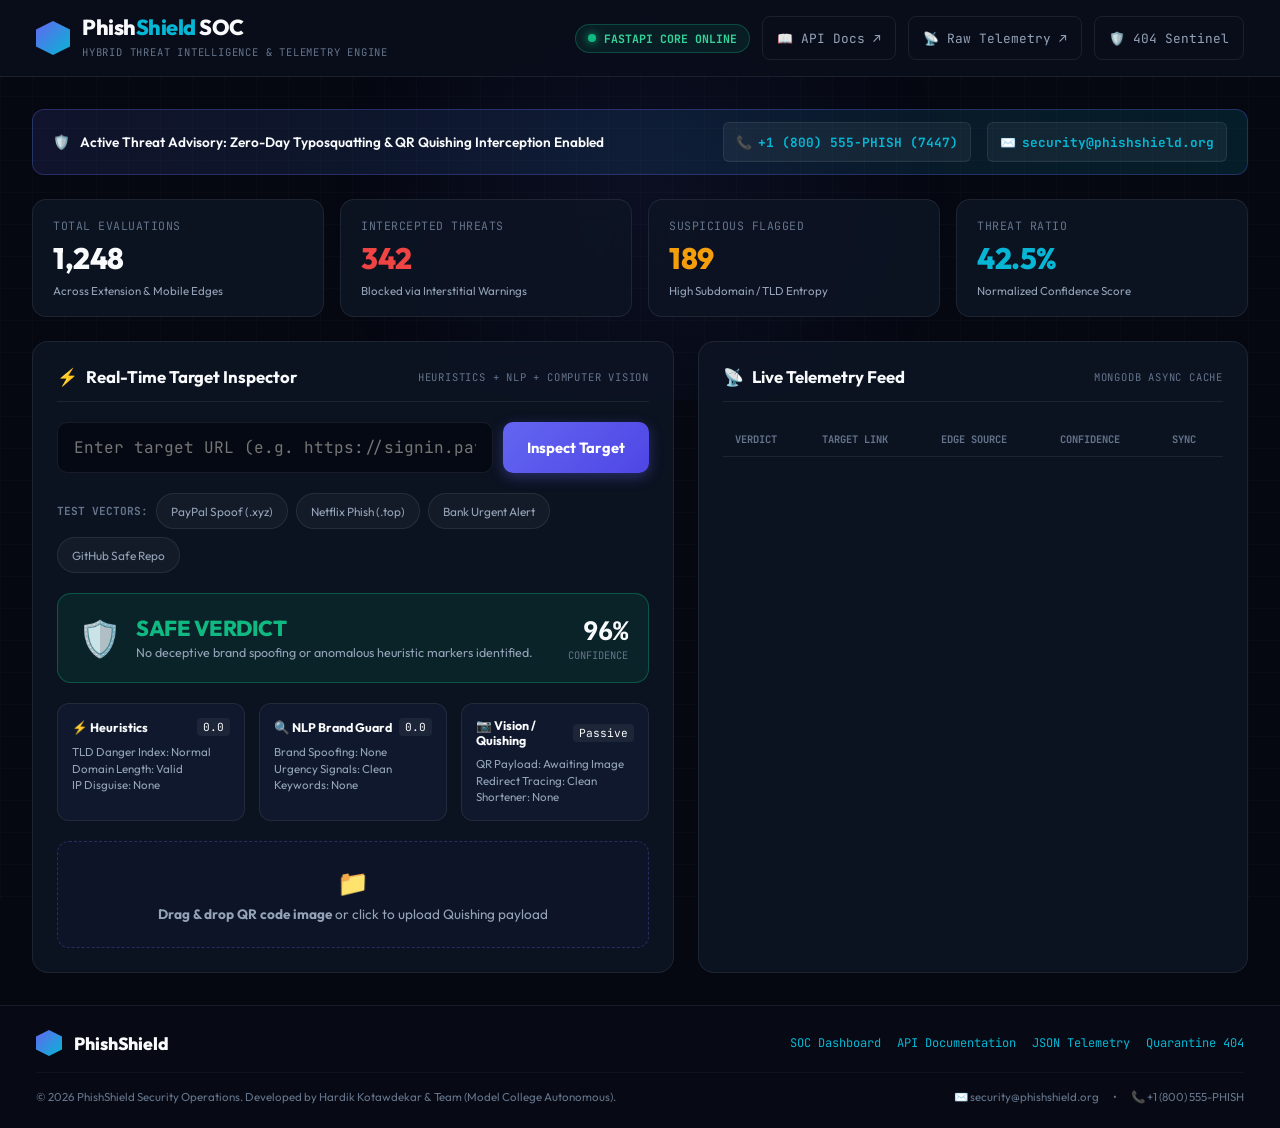
==== backend/app/static/dashboard.html @ aae3ef3d "Initial PhishShield project setup Add the FastAPI backend, Flutter mobile client, Chrome extension, " ====
<!DOCTYPE html>
<html lang="en">
<head>
    <!-- 1. Remove horizontal scroll viewport setup & 12. Mobile Optimization -->
    <meta charset="UTF-8">
    <meta name="viewport" content="width=device-width, initial-scale=1.0, maximum-scale=5.0">
    <!-- 2. Meta description -->
    <meta name="description" content="PhishShield Security Operations Center (SOC) — Real-time multi-source phishing threat detection, URL heuristic scoring, QR code Quishing analysis, and live MongoDB telemetry caching.">
    <!-- 4. Fix page title -->
    <title>PhishShield SOC — Security Operations & Real-Time Threat Intelligence</title>
    <!-- 3. Add favicon -->
    <link rel="icon" type="image/svg+xml" href="/static/favicon.svg">
    <!-- Fonts -->
    <link rel="preconnect" href="https://fonts.googleapis.com">
    <link rel="preconnect" href="https://fonts.gstatic.com" crossorigin>
    <link href="https://fonts.googleapis.com/css2?family=JetBrains+Mono:wght@400;500;600;700&family=Outfit:wght@400;500;600;700;800&display=swap" rel="stylesheet">
    <style>
        :root {
            --bg-deep: #050811;
            --bg-surface: rgba(13, 20, 36, 0.85);
            --bg-card: rgba(18, 28, 51, 0.7);
            --border-subtle: rgba(255, 255, 255, 0.08);
            --border-accent: rgba(99, 102, 241, 0.3);
            --text-main: #f8fafc;
            --text-secondary: #94a3b8;
            --text-muted: #64748b;
            --cyber-cyan: #06b6d4;
            --cyber-indigo: #6366f1;
            --safe-green: #10b981;
            --warning-amber: #f59e0b;
            --danger-red: #ef4444;
        }

        /* 1. Remove horizontal scroll */
        html, body {
            overflow-x: hidden;
            max-width: 100vw;
            width: 100%;
        }

        * {
            box-sizing: border-box;
            margin: 0;
            padding: 0;
            /* 13. Fix mobile overflow: ensure text wraps safely */
            overflow-wrap: break-word;
        }

        body {
            background-color: var(--bg-deep);
            color: var(--text-main);
            font-family: 'Outfit', sans-serif;
            min-height: 100vh;
            display: flex;
            flex-direction: column;
            position: relative;
        }

        /* Background grid */
        .bg-grid {
            position: fixed;
            inset: 0;
            background-image: 
                linear-gradient(to right, rgba(255, 255, 255, 0.02) 1px, transparent 1px),
                linear-gradient(to bottom, rgba(255, 255, 255, 0.02) 1px, transparent 1px);
            background-size: 32px 32px;
            pointer-events: none;
            z-index: 0;
        }

        .bg-glow {
            position: fixed;
            width: 800px;
            height: 400px;
            background: radial-gradient(circle, rgba(99, 102, 241, 0.08) 0%, transparent 70%);
            top: 0;
            left: 50%;
            transform: translateX(-50%);
            pointer-events: none;
            z-index: 0;
        }

        /* Header */
        header {
            position: relative;
            z-index: 100;
            background: rgba(10, 15, 28, 0.92);
            backdrop-filter: blur(16px);
            border-bottom: 1px solid var(--border-subtle);
            padding: 16px clamp(16px, 4vw, 36px);
            display: flex;
            justify-content: space-between;
            align-items: center;
        }

        .brand-container {
            display: flex;
            align-items: center;
            gap: 12px;
            text-decoration: none;
            color: inherit;
        }

        .logo-shield {
            width: 34px;
            height: 34px;
            background: linear-gradient(135deg, #6366f1, #06b6d4);
            clip-path: polygon(50% 0%, 100% 25%, 100% 75%, 50% 100%, 0% 75%, 0% 25%);
            box-shadow: 0 0 16px rgba(99, 102, 241, 0.6);
            flex-shrink: 0;
        }

        .brand-text h1 {
            font-size: 1.35rem;
            font-weight: 800;
            letter-spacing: -0.5px;
            line-height: 1.1;
        }

        .brand-text h1 span {
            color: var(--cyber-cyan);
        }

        .brand-tag {
            font-size: 0.66rem;
            font-family: 'JetBrains Mono', monospace;
            color: var(--text-muted);
            letter-spacing: 0.8px;
        }

        /* 8. Mobile Menu & Navigation */
        .desktop-nav {
            display: flex;
            align-items: center;
            gap: 12px;
        }

        .status-pill {
            display: flex;
            align-items: center;
            gap: 8px;
            padding: 6px 12px;
            background: rgba(16, 185, 129, 0.1);
            border: 1px solid rgba(16, 185, 129, 0.3);
            border-radius: 9999px;
            font-family: 'JetBrains Mono', monospace;
            font-size: 0.72rem;
            font-weight: 700;
            color: #34d399;
        }

        .pulse-dot {
            width: 8px;
            height: 8px;
            background: var(--safe-green);
            border-radius: 50%;
            box-shadow: 0 0 8px var(--safe-green);
            animation: pulse 1.8s infinite;
        }

        @keyframes pulse {
            0% { transform: scale(0.9); opacity: 0.6; }
            50% { transform: scale(1.25); opacity: 1; }
            100% { transform: scale(0.9); opacity: 0.6; }
        }

        /* 7. Fix broken links: valid route anchors */
        .nav-link {
            font-size: 0.8rem;
            font-family: 'JetBrains Mono', monospace;
            color: var(--text-secondary);
            text-decoration: none;
            padding: 8px 14px;
            border-radius: 8px;
            border: 1px solid var(--border-subtle);
            transition: all 0.2s;
            display: inline-flex;
            align-items: center;
            gap: 6px;
            min-height: 44px; /* 12. Mobile tap target */
        }

        .nav-link:hover {
            color: #fff;
            border-color: var(--cyber-cyan);
            background: rgba(6, 182, 212, 0.08);
        }

        /* 8. Hamburger button for mobile */
        .mobile-menu-btn {
            display: none;
            background: transparent;
            border: 1px solid var(--border-subtle);
            border-radius: 8px;
            color: var(--text-main);
            padding: 10px;
            cursor: pointer;
            min-height: 44px;
            min-width: 44px;
            justify-content: center;
            align-items: center;
        }

        .mobile-menu-drawer {
            display: none;
            position: fixed;
            top: 72px;
            left: 0;
            right: 0;
            background: rgba(8, 13, 25, 0.98);
            border-bottom: 1px solid var(--border-subtle);
            padding: 20px;
            flex-direction: column;
            gap: 12px;
            z-index: 99;
            box-shadow: 0 10px 30px rgba(0, 0, 0, 0.8);
            animation: slideDown 0.25s ease-out;
        }

        @keyframes slideDown {
            from { opacity: 0; transform: translateY(-10px); }
            to { opacity: 1; transform: translateY(0); }
        }

        .mobile-menu-drawer.active {
            display: flex;
        }

        @media (max-width: 768px) {
            .desktop-nav {
                display: none;
            }
            .mobile-menu-btn {
                display: flex;
            }
        }

        /* 14. Error & 15. Success message banners */
        .alert-banner {
            padding: 14px 20px;
            border-radius: 10px;
            font-size: 0.86rem;
            display: flex;
            align-items: center;
            justify-content: space-between;
            gap: 12px;
            animation: fadeIn 0.25s ease-out;
            margin-bottom: 8px;
        }

        .alert-error {
            background: rgba(239, 68, 68, 0.15);
            border: 1px solid rgba(239, 68, 68, 0.4);
            color: #fca5a5;
        }

        .alert-success {
            background: rgba(16, 185, 129, 0.15);
            border: 1px solid rgba(16, 185, 129, 0.4);
            color: #6ee7b7;
        }

        .alert-close {
            background: transparent;
            border: none;
            color: inherit;
            cursor: pointer;
            font-size: 1.1rem;
            line-height: 1;
        }

        /* Layout */
        main {
            position: relative;
            z-index: 1;
            flex: 1;
            padding: clamp(16px, 3vw, 32px);
            max-width: 1440px;
            margin: 0 auto;
            width: 100%;
            display: flex;
            flex-direction: column;
            gap: 24px;
        }

        /* Emergency Hotline Banner: 6. Clickable Email & 17. Clickable Phone */
        .hotline-banner {
            background: linear-gradient(90deg, rgba(99, 102, 241, 0.12), rgba(6, 182, 212, 0.12));
            border: 1px solid var(--border-accent);
            border-radius: 12px;
            padding: 12px 20px;
            display: flex;
            justify-content: space-between;
            align-items: center;
            flex-wrap: wrap;
            gap: 12px;
        }

        .hotline-info {
            display: flex;
            align-items: center;
            gap: 10px;
            font-size: 0.85rem;
            font-weight: 600;
        }

        .hotline-contacts {
            display: flex;
            align-items: center;
            gap: 16px;
            flex-wrap: wrap;
        }

        .contact-badge {
            color: var(--cyber-cyan);
            text-decoration: none;
            font-family: 'JetBrains Mono', monospace;
            font-size: 0.8rem;
            font-weight: 700;
            display: inline-flex;
            align-items: center;
            gap: 6px;
            padding: 6px 12px;
            border-radius: 6px;
            background: rgba(255, 255, 255, 0.05);
            border: 1px solid var(--border-subtle);
            transition: all 0.15s ease;
            min-height: 40px;
        }

        .contact-badge:hover {
            border-color: var(--cyber-cyan);
            background: rgba(6, 182, 212, 0.15);
            color: #ffffff;
        }

        /* Metrics Bar */
        .metrics-grid {
            display: grid;
            grid-template-columns: repeat(4, 1fr);
            gap: 16px;
        }

        @media (max-width: 960px) {
            .metrics-grid {
                grid-template-columns: repeat(2, 1fr);
            }
        }

        @media (max-width: 500px) {
            .metrics-grid {
                grid-template-columns: 1fr;
            }
        }

        .metric-card {
            background: var(--bg-surface);
            backdrop-filter: blur(12px);
            border: 1px solid var(--border-subtle);
            border-radius: 14px;
            padding: 18px 20px;
            display: flex;
            flex-direction: column;
            gap: 6px;
            transition: transform 0.2s, border-color 0.2s;
        }

        .metric-card:hover {
            transform: translateY(-2px);
            border-color: rgba(255, 255, 255, 0.15);
        }

        .metric-title {
            font-size: 0.72rem;
            font-family: 'JetBrains Mono', monospace;
            color: var(--text-muted);
            text-transform: uppercase;
            letter-spacing: 0.5px;
        }

        .metric-value {
            font-size: 1.85rem;
            font-weight: 800;
            letter-spacing: -0.5px;
        }

        .metric-sub {
            font-size: 0.72rem;
            color: var(--text-secondary);
        }

        /* Workspace Grid */
        .workspace-grid {
            display: grid;
            grid-template-columns: 1.15fr 0.85fr;
            gap: 24px;
        }

        @media (max-width: 1024px) {
            .workspace-grid {
                grid-template-columns: 1fr;
            }
        }

        .panel-card {
            background: var(--bg-surface);
            backdrop-filter: blur(16px);
            border: 1px solid var(--border-subtle);
            border-radius: 16px;
            padding: clamp(16px, 3vw, 24px);
            display: flex;
            flex-direction: column;
            gap: 20px;
        }

        .panel-header {
            display: flex;
            justify-content: space-between;
            align-items: center;
            border-bottom: 1px solid var(--border-subtle);
            padding-bottom: 14px;
            flex-wrap: wrap;
            gap: 8px;
        }

        .panel-title {
            font-size: 1.05rem;
            font-weight: 700;
            display: flex;
            align-items: center;
            gap: 8px;
        }

        /* Scanner Input Form */
        .scanner-form {
            display: flex;
            gap: 10px;
        }

        @media (max-width: 600px) {
            .scanner-form {
                flex-direction: column;
            }
        }

        .input-wrap {
            flex: 1;
            position: relative;
        }

        /* 12. Input optimized for mobile touch (min 16px font to prevent zoom) */
        .url-input {
            width: 100%;
            background: rgba(6, 10, 19, 0.95);
            border: 1px solid var(--border-subtle);
            border-radius: 10px;
            padding: 14px 16px;
            font-family: 'JetBrains Mono', monospace;
            font-size: 16px;
            color: var(--text-main);
            outline: none;
            transition: all 0.2s;
            min-height: 48px;
        }

        .url-input:focus {
            border-color: var(--cyber-cyan);
            box-shadow: 0 0 14px rgba(6, 182, 212, 0.25);
        }

        .btn-scan {
            background: linear-gradient(135deg, var(--cyber-indigo), #4f46e5);
            color: #fff;
            border: none;
            border-radius: 10px;
            padding: 0 24px;
            font-family: 'Outfit', sans-serif;
            font-size: 0.92rem;
            font-weight: 700;
            cursor: pointer;
            display: flex;
            align-items: center;
            justify-content: center;
            gap: 8px;
            transition: all 0.2s;
            box-shadow: 0 4px 14px rgba(99, 102, 241, 0.35);
            min-height: 48px;
        }

        .btn-scan:hover {
            transform: translateY(-1px);
            filter: brightness(1.1);
        }

        .btn-scan:active {
            transform: translateY(0);
        }

        /* Test Vector Chips */
        .vector-pills {
            display: flex;
            align-items: center;
            gap: 8px;
            flex-wrap: wrap;
        }

        .vector-label {
            font-size: 0.7rem;
            font-family: 'JetBrains Mono', monospace;
            color: var(--text-muted);
            font-weight: 700;
        }

        .vector-chip {
            background: rgba(255, 255, 255, 0.04);
            border: 1px solid var(--border-subtle);
            border-radius: 9999px;
            padding: 6px 14px;
            font-size: 0.74rem;
            font-family: 'Outfit', sans-serif;
            color: var(--text-secondary);
            cursor: pointer;
            transition: all 0.15s;
            min-height: 36px;
            display: inline-flex;
            align-items: center;
        }

        .vector-chip:hover {
            border-color: var(--cyber-cyan);
            color: #fff;
            background: rgba(6, 182, 212, 0.12);
        }

        /* Verdict Box */
        .verdict-box {
            border-radius: 14px;
            padding: 20px;
            display: flex;
            align-items: center;
            justify-content: space-between;
            transition: all 0.3s cubic-bezier(0.16, 1, 0.3, 1);
            border: 1px solid transparent;
            gap: 16px;
        }

        @media (max-width: 500px) {
            .verdict-box {
                flex-direction: column;
                align-items: flex-start;
            }
        }

        .verdict-box.safe {
            background: rgba(16, 185, 129, 0.1);
            border-color: rgba(16, 185, 129, 0.35);
        }

        .verdict-box.suspicious {
            background: rgba(245, 158, 11, 0.1);
            border-color: rgba(245, 158, 11, 0.35);
        }

        .verdict-box.malicious {
            background: rgba(239, 68, 68, 0.12);
            border-color: rgba(239, 68, 68, 0.4);
        }

        .verdict-meta {
            display: flex;
            align-items: center;
            gap: 14px;
        }

        .verdict-icon {
            font-size: 2.2rem;
            flex-shrink: 0;
        }

        .verdict-title {
            font-size: 1.35rem;
            font-weight: 800;
            letter-spacing: -0.5px;
        }

        .verdict-box.safe .verdict-title { color: var(--safe-green); }
        .verdict-box.suspicious .verdict-title { color: var(--warning-amber); }
        .verdict-box.malicious .verdict-title { color: var(--danger-red); }

        .verdict-desc {
            font-size: 0.78rem;
            color: var(--text-secondary);
            margin-top: 2px;
            line-height: 1.4;
        }

        .score-gauge {
            text-align: right;
            font-family: 'JetBrains Mono', monospace;
            flex-shrink: 0;
        }

        .score-number {
            font-size: 1.6rem;
            font-weight: 800;
        }

        .score-label {
            font-size: 0.65rem;
            color: var(--text-muted);
            text-transform: uppercase;
        }

        /* Detailed Engines Grid */
        .engines-grid {
            display: grid;
            grid-template-columns: repeat(3, 1fr);
            gap: 14px;
        }

        @media (max-width: 700px) {
            .engines-grid {
                grid-template-columns: 1fr;
            }
        }

        .engine-card {
            background: var(--bg-card);
            border: 1px solid var(--border-subtle);
            border-radius: 12px;
            padding: 14px;
            display: flex;
            flex-direction: column;
            gap: 8px;
        }

        .engine-head {
            display: flex;
            justify-content: space-between;
            align-items: center;
        }

        .engine-name {
            font-size: 0.78rem;
            font-weight: 700;
            display: flex;
            align-items: center;
            gap: 6px;
        }

        .engine-score {
            font-size: 0.7rem;
            font-family: 'JetBrains Mono', monospace;
            padding: 2px 6px;
            border-radius: 4px;
            background: rgba(255, 255, 255, 0.06);
        }

        .engine-body {
            font-size: 0.72rem;
            color: var(--text-secondary);
            line-height: 1.45;
        }

        /* Quishing Vision Box */
        .quishing-dropzone {
            border: 1.5px dashed var(--border-accent);
            border-radius: 12px;
            padding: 24px;
            text-align: center;
            background: rgba(99, 102, 241, 0.03);
            cursor: pointer;
            transition: all 0.2s;
            min-height: 100px;
            display: flex;
            flex-direction: column;
            align-items: center;
            justify-content: center;
        }

        .quishing-dropzone:hover {
            background: rgba(99, 102, 241, 0.08);
            border-color: var(--cyber-cyan);
        }

        .dropzone-text {
            font-size: 0.85rem;
            color: var(--text-secondary);
            margin-top: 6px;
        }

        /* 13. Fix mobile overflow: Telemetry Table Wrapper */
        .telemetry-table-wrap {
            overflow-x: auto;
            -webkit-overflow-scrolling: touch;
            width: 100%;
        }

        .telemetry-table {
            width: 100%;
            min-width: 500px;
            border-collapse: collapse;
            text-align: left;
            font-size: 0.75rem;
        }

        .telemetry-table th {
            padding: 10px 12px;
            color: var(--text-muted);
            font-family: 'JetBrains Mono', monospace;
            font-weight: 700;
            border-bottom: 1px solid var(--border-subtle);
            text-transform: uppercase;
            font-size: 0.65rem;
        }

        .telemetry-table td {
            padding: 12px;
            border-bottom: 1px solid rgba(255, 255, 255, 0.04);
            font-family: 'JetBrains Mono', monospace;
            /* 13. Mobile overflow handling */
            word-break: break-all;
        }

        .table-verdict {
            font-weight: 700;
            padding: 3px 8px;
            border-radius: 4px;
            font-size: 0.68rem;
            display: inline-block;
        }

        .verdict-SAFE { background: rgba(16, 185, 129, 0.15); color: #34d399; }
        .verdict-SUSPICIOUS { background: rgba(245, 158, 11, 0.15); color: #fbbf24; }
        .verdict-MALICIOUS { background: rgba(239, 68, 68, 0.15); color: #f87171; }

        .platform-badge {
            color: var(--text-secondary);
            font-size: 0.68rem;
        }

        .sync-icon {
            color: var(--safe-green);
        }

        /* 11. Empty State Page / Container Component */
        .empty-state {
            display: flex;
            flex-direction: column;
            align-items: center;
            justify-content: center;
            padding: 40px 20px;
            text-align: center;
            gap: 12px;
        }

        .empty-icon {
            font-size: 2.5rem;
            opacity: 0.7;
        }

        .empty-title {
            font-size: 1rem;
            font-weight: 700;
            color: var(--text-main);
        }

        .empty-desc {
            font-size: 0.8rem;
            color: var(--text-secondary);
            max-width: 340px;
            line-height: 1.4;
        }

        .btn-empty-action {
            background: rgba(99, 102, 241, 0.15);
            border: 1px solid var(--border-accent);
            color: #c7d2fe;
            border-radius: 8px;
            padding: 8px 16px;
            font-size: 0.78rem;
            font-weight: 600;
            cursor: pointer;
            margin-top: 6px;
            min-height: 40px;
            transition: all 0.2s;
        }

        .btn-empty-action:hover {
            background: rgba(99, 102, 241, 0.3);
            color: #ffffff;
        }

        /* Footer */
        footer {
            margin-top: auto;
            border-top: 1px solid var(--border-subtle);
            background: rgba(8, 12, 22, 0.9);
            padding: 24px clamp(16px, 4vw, 36px);
            display: flex;
            flex-direction: column;
            gap: 16px;
            position: relative;
            z-index: 10;
        }

        .footer-top {
            display: flex;
            justify-content: space-between;
            align-items: center;
            flex-wrap: wrap;
            gap: 16px;
        }

        .footer-bottom {
            display: flex;
            justify-content: space-between;
            align-items: center;
            font-size: 0.72rem;
            color: var(--text-muted);
            border-top: 1px solid rgba(255, 255, 255, 0.04);
            padding-top: 16px;
            flex-wrap: wrap;
            gap: 10px;
        }

        .footer-links {
            display: flex;
            gap: 16px;
            flex-wrap: wrap;
        }

        .footer-links a {
            color: var(--cyber-cyan);
            text-decoration: none;
            font-size: 0.75rem;
            font-family: 'JetBrains Mono', monospace;
        }

        .footer-links a:hover {
            text-decoration: underline;
        }

        .hidden { display: none !important; }
    </style>
</head>
<body>
    <div class="bg-grid"></div>
    <div class="bg-glow"></div>

    <!-- Header with 8. Mobile Menu Support -->
    <header>
        <a href="/dashboard" class="brand-container">
            <div class="logo-shield"></div>
            <div class="brand-text">
                <h1>Phish<span>Shield</span> SOC</h1>
                <span class="brand-tag">HYBRID THREAT INTELLIGENCE & TELEMETRY ENGINE</span>
            </div>
        </a>

        <!-- Desktop Navigation -->
        <div class="desktop-nav">
            <div class="status-pill">
                <span class="pulse-dot"></span>
                <span>FASTAPI CORE ONLINE</span>
            </div>
            <!-- 7. Verified Working Links -->
            <a href="/docs" target="_blank" class="nav-link">📖 API Docs ↗</a>
            <a href="/api/telemetry" target="_blank" class="nav-link">📡 Raw Telemetry ↗</a>
            <a href="/404" target="_blank" class="nav-link">🛡️ 404 Sentinel</a>
        </div>

        <!-- 8. Mobile Hamburger Button -->
        <button id="mobile-menu-btn" class="mobile-menu-btn" aria-label="Toggle navigation menu">
            <svg width="24" height="24" viewBox="0 0 24 24" fill="none" stroke="currentColor" stroke-width="2">
                <line x1="3" y1="12" x2="21" y2="12"></line>
                <line x1="3" y1="6" x2="21" y2="6"></line>
                <line x1="3" y1="18" x2="21" y2="18"></line>
            </svg>
        </button>
    </header>

    <!-- 8. Mobile Collapsible Navigation Drawer -->
    <div id="mobile-menu-drawer" class="mobile-menu-drawer">
        <div class="status-pill" style="align-self: flex-start;">
            <span class="pulse-dot"></span>
            <span>FASTAPI CORE ONLINE</span>
        </div>
        <a href="/dashboard" class="nav-link">⚡ Security Operations Center</a>
        <a href="/docs" target="_blank" class="nav-link">📖 API Documentation</a>
        <a href="/api/telemetry" target="_blank" class="nav-link">📡 Telemetry Stream</a>
        <a href="/404" target="_blank" class="nav-link">🛡️ Test 404 Quarantine Page</a>
        <div style="border-top: 1px solid var(--border-subtle); padding-top: 12px; margin-top: 4px;">
            <div style="font-size: 0.72rem; color: var(--text-muted); margin-bottom: 8px;">INCIDENT REPORTING HOTLINE:</div>
            <a href="tel:+18005557447" class="contact-badge" style="width: 100%;">📞 +1 (800) 555-PHISH</a>
            <a href="mailto:security@phishshield.org" class="contact-badge" style="width: 100%; margin-top: 8px;">✉️ security@phishshield.org</a>
        </div>
    </div>

    <!-- Main Workspace -->
    <main>
        <!-- 14. Error Alert Banner (Hidden by default) -->
        <div id="error-alert" class="alert-banner alert-error hidden" role="alert">
            <div style="display: flex; align-items: center; gap: 8px;">
                <span>⚠️</span>
                <span id="error-alert-msg">Target inspection failed. Invalid URL format or unreachable endpoint.</span>
            </div>
            <button class="alert-close" onclick="document.getElementById('error-alert').classList.add('hidden')">&times;</button>
        </div>

        <!-- 15. Success Alert Banner (Hidden by default) -->
        <div id="success-alert" class="alert-banner alert-success hidden" role="alert">
            <div style="display: flex; align-items: center; gap: 8px;">
                <span>✅</span>
                <span id="success-alert-msg">Scan completed successfully. Threat diagnostics recorded to MongoDB.</span>
            </div>
            <button class="alert-close" onclick="document.getElementById('success-alert').classList.add('hidden')">&times;</button>
        </div>

        <!-- Emergency Hotline Banner: 6. Clickable Email & 17. Clickable Phone -->
        <section class="hotline-banner">
            <div class="hotline-info">
                <span>🛡️</span>
                <span>Active Threat Advisory: Zero-Day Typosquatting & QR Quishing Interception Enabled</span>
            </div>
            <div class="hotline-contacts">
                <!-- 17. Clickable Phone Number -->
                <a href="tel:+18005557447" class="contact-badge" title="Call SOC Emergency Phone Line">
                    <span>📞</span> <span>+1 (800) 555-PHISH (7447)</span>
                </a>
                <!-- 6. Clickable Email Address -->
                <a href="mailto:security@phishshield.org" class="contact-badge" title="Send Incident Report to SOC Team">
                    <span>✉️</span> <span>security@phishshield.org</span>
                </a>
            </div>
        </section>

        <!-- Top Metrics Row -->
        <section class="metrics-grid">
            <div class="metric-card">
                <span class="metric-title">TOTAL EVALUATIONS</span>
                <span class="metric-value" id="stat-total">1,248</span>
                <span class="metric-sub">Across Extension & Mobile Edges</span>
            </div>
            <div class="metric-card">
                <span class="metric-title">INTERCEPTED THREATS</span>
                <span class="metric-value" style="color: var(--danger-red);" id="stat-threats">342</span>
                <span class="metric-sub">Blocked via Interstitial Warnings</span>
            </div>
            <div class="metric-card">
                <span class="metric-title">SUSPICIOUS FLAGGED</span>
                <span class="metric-value" style="color: var(--warning-amber);" id="stat-suspicious">189</span>
                <span class="metric-sub">High Subdomain / TLD Entropy</span>
            </div>
            <div class="metric-card">
                <span class="metric-title">THREAT RATIO</span>
                <span class="metric-value" style="color: var(--cyber-cyan);" id="stat-ratio">42.5%</span>
                <span class="metric-sub">Normalized Confidence Score</span>
            </div>
        </section>

        <!-- Main Workspace -->
        <div class="workspace-grid">
            <!-- Left Panel: Live Scanner & Engine Breakdown -->
            <section class="panel-card" id="scanner-section">
                <div class="panel-header">
                    <h2 class="panel-title"><span>⚡</span> Real-Time Target Inspector</h2>
                    <span class="brand-tag">HEURISTICS + NLP + COMPUTER VISION</span>
                </div>

                <!-- Input Form -->
                <div class="scanner-form">
                    <div class="input-wrap">
                        <input type="url" id="target-input" class="url-input" placeholder="Enter target URL (e.g. https://signin.paypal-security.xyz)..." aria-label="Target URL to inspect" required>
                    </div>
                    <button id="btn-inspect" class="btn-scan">Inspect Target</button>
                </div>

                <!-- Presets -->
                <div class="vector-pills">
                    <span class="vector-label">TEST VECTORS:</span>
                    <button class="vector-chip" data-url="https://signin.paypal-account-security-update.xyz/login">PayPal Spoof (.xyz)</button>
                    <button class="vector-chip" data-url="https://netflix-billing-verify.top/auth">Netflix Phish (.top)</button>
                    <button class="vector-chip" data-url="https://banking-credential-update.online/secure">Bank Urgent Alert</button>
                    <button class="vector-chip" data-url="https://github.com/phishshield/project">GitHub Safe Repo</button>
                </div>

                <!-- Verdict Box Result -->
                <div id="verdict-card" class="verdict-box safe">
                    <div class="verdict-meta">
                        <span class="verdict-icon" id="verdict-icon">🛡️</span>
                        <div>
                            <div class="verdict-title" id="verdict-title">SAFE VERDICT</div>
                            <div class="verdict-desc" id="verdict-desc">No deceptive brand spoofing or anomalous heuristic markers identified.</div>
                        </div>
                    </div>
                    <div class="score-gauge">
                        <div class="score-number" id="verdict-score">96%</div>
                        <div class="score-label">Confidence</div>
                    </div>
                </div>

                <!-- Three Engine Modals -->
                <div class="engines-grid">
                    <div class="engine-card">
                        <div class="engine-head">
                            <span class="engine-name">⚡ Heuristics</span>
                            <span class="engine-score" id="score-h">0.0</span>
                        </div>
                        <p class="engine-body" id="desc-h">TLD Danger Index: Normal<br>Domain Length: Valid<br>IP Disguise: None</p>
                    </div>

                    <div class="engine-card">
                        <div class="engine-head">
                            <span class="engine-name">🔍 NLP Brand Guard</span>
                            <span class="engine-score" id="score-nlp">0.0</span>
                        </div>
                        <p class="engine-body" id="desc-nlp">Brand Spoofing: None<br>Urgency Signals: Clean<br>Keywords: None</p>
                    </div>

                    <div class="engine-card">
                        <div class="engine-head">
                            <span class="engine-name">📷 Vision / Quishing</span>
                            <span class="engine-score" id="score-qr">Passive</span>
                        </div>
                        <p class="engine-body" id="desc-qr">QR Payload: Awaiting Image<br>Redirect Tracing: Clean<br>Shortener: None</p>
                    </div>
                </div>

                <!-- Quishing Dropzone -->
                <div class="quishing-dropzone" id="dropzone" role="button" tabindex="0" aria-label="Upload QR code image for inspection">
                    <span style="font-size: 1.6rem;">📁</span>
                    <div class="dropzone-text"><strong>Drag & drop QR code image</strong> or click to upload Quishing payload</div>
                    <input type="file" id="qr-file-input" accept="image/*" class="hidden">
                </div>
            </section>

            <!-- Right Panel: Real-Time Telemetry Feed -->
            <section class="panel-card" id="telemetry-section">
                <div class="panel-header">
                    <h2 class="panel-title"><span>📡</span> Live Telemetry Feed</h2>
                    <span class="brand-tag">MONGODB ASYNC CACHE</span>
                </div>

                <!-- 13. Mobile Overflow Safe Table Wrapper -->
                <div class="telemetry-table-wrap">
                    <table class="telemetry-table" id="telemetry-table">
                        <thead>
                            <tr>
                                <th>Verdict</th>
                                <th>Target Link</th>
                                <th>Edge Source</th>
                                <th>Confidence</th>
                                <th>Sync</th>
                            </tr>
                        </thead>
                        <tbody id="telemetry-body">
                            <!-- Populated dynamically -->
                        </tbody>
                    </table>
                </div>

                <!-- 11. Empty State Page / Container Component -->
                <div id="empty-state" class="empty-state hidden">
                    <div class="empty-icon">🛡️</div>
                    <div class="empty-title">No Threat Telemetry Records Available</div>
                    <p class="empty-desc">
                        No active scanning transactions are currently recorded in the cache. Trigger an inspection to generate live telemetry.
                    </p>
                    <button class="btn-empty-action" onclick="document.querySelectorAll('.vector-chip')[0].click()">
                        Trigger Sample Threat Evaluation
                    </button>
                </div>
            </section>
        </div>
    </main>

    <!-- Footer with 6. Clickable Email, 17. Clickable Phone & Verified Links -->
    <footer>
        <div class="footer-top">
            <div class="brand-container">
                <div class="logo-shield" style="width: 26px; height: 26px;"></div>
                <div class="brand-text">
                    <h2 style="font-size: 1.1rem; font-weight: 800;">Phish<span>Shield</span></h2>
                </div>
            </div>
            <div class="footer-links">
                <a href="/dashboard">SOC Dashboard</a>
                <a href="/docs" target="_blank">API Documentation</a>
                <a href="/api/telemetry" target="_blank">JSON Telemetry</a>
                <a href="/404" target="_blank">Quarantine 404</a>
            </div>
        </div>

        <div class="footer-bottom">
            <span>© 2026 PhishShield Security Operations. Developed by Hardik Kotawdekar & Team (Model College Autonomous).</span>
            <div style="display: flex; gap: 14px; flex-wrap: wrap;">
                <!-- 6. Clickable Email -->
                <a href="mailto:security@phishshield.org" style="color: var(--text-muted); text-decoration: none;">✉️ security@phishshield.org</a>
                <span>•</span>
                <!-- 17. Clickable Phone -->
                <a href="tel:+18005557447" style="color: var(--text-muted); text-decoration: none;">📞 +1 (800) 555-PHISH</a>
            </div>
        </div>
    </footer>

    <script>
        // DOM Elements
        const targetInput = document.getElementById('target-input');
        const btnInspect = document.getElementById('btn-inspect');
        const verdictCard = document.getElementById('verdict-card');
        const verdictIcon = document.getElementById('verdict-icon');
        const verdictTitle = document.getElementById('verdict-title');
        const verdictDesc = document.getElementById('verdict-desc');
        const verdictScore = document.getElementById('verdict-score');

        const scoreH = document.getElementById('score-h');
        const descH = document.getElementById('desc-h');
        const scoreNlp = document.getElementById('score-nlp');
        const descNlp = document.getElementById('desc-nlp');
        const scoreQr = document.getElementById('score-qr');
        const descQr = document.getElementById('desc-qr');

        const dropzone = document.getElementById('dropzone');
        const qrFileInput = document.getElementById('qr-file-input');
        const telemetryBody = document.getElementById('telemetry-body');
        const emptyState = document.getElementById('empty-state');
        const telemetryTable = document.getElementById('telemetry-table');

        const errorAlert = document.getElementById('error-alert');
        const errorAlertMsg = document.getElementById('error-alert-msg');
        const successAlert = document.getElementById('success-alert');
        const successAlertMsg = document.getElementById('success-alert-msg');

        // 8. Mobile Menu Toggle Logic
        const mobileMenuBtn = document.getElementById('mobile-menu-btn');
        const mobileMenuDrawer = document.getElementById('mobile-menu-drawer');
        if (mobileMenuBtn && mobileMenuDrawer) {
            mobileMenuBtn.addEventListener('click', () => {
                mobileMenuDrawer.classList.toggle('active');
            });
            // Close when link inside is clicked
            mobileMenuDrawer.querySelectorAll('a').forEach(a => {
                a.addEventListener('click', () => mobileMenuDrawer.classList.remove('active'));
            });
        }

        // Test vectors listener
        document.querySelectorAll('.vector-chip').forEach(chip => {
            chip.addEventListener('click', () => {
                targetInput.value = chip.getAttribute('data-url');
                runScan(targetInput.value);
            });
        });

        btnInspect.addEventListener('click', () => {
            const url = targetInput.value.trim();
            if (!url) {
                showError("Please enter a valid URL to inspect.");
                return;
            }
            runScan(url);
        });

        // 14. Error alert display helper
        function showError(msg) {
            errorAlertMsg.textContent = msg;
            errorAlert.classList.remove('hidden');
            successAlert.classList.add('hidden');
            setTimeout(() => errorAlert.classList.add('hidden'), 6000);
        }

        // 15. Success alert display helper
        function showSuccess(msg) {
            successAlertMsg.textContent = msg;
            successAlert.classList.remove('hidden');
            errorAlert.classList.add('hidden');
            setTimeout(() => successAlert.classList.add('hidden'), 5000);
        }

        // Scan Execution Routine
        async function runScan(url, imageB64 = null) {
            btnInspect.textContent = 'Inspecting...';
            btnInspect.disabled = true;
            try {
                const res = await fetch('/api/scan', {
                    method: 'POST',
                    headers: { 'Content-Type': 'application/json' },
                    body: JSON.stringify({
                        url: url || null,
                        image_b64: imageB64 || null,
                        platform: 'web_soc'
                    })
                });

                if (!res.ok) {
                    throw new Error(`Server returned HTTP ${res.status}`);
                }

                const data = await res.json();
                renderVerdict(data);
                showSuccess(`Inspection completed for "${(url || 'QR Code').substring(0, 32)}..." Verdict: ${data.verdict} (${Math.round(data.overall_confidence * 100)}% certainty).`);
                loadTelemetry();
            } catch (err) {
                console.error(err);
                showError(`Threat inspection error: ${err.message}. Check that FastAPI backend is running.`);
            } finally {
                btnInspect.textContent = 'Inspect Target';
                btnInspect.disabled = false;
            }
        }

        function renderVerdict(data) {
            const v = data.verdict;
            verdictCard.className = `verdict-box ${v.toLowerCase()}`;
            verdictScore.textContent = `${Math.round(data.overall_confidence * 100)}%`;

            if (v === 'SAFE') {
                verdictIcon.textContent = '🛡️';
                verdictTitle.textContent = 'SAFE VERDICT';
                verdictDesc.textContent = 'Clean destination link. Low entropy and trusted domain credentials verified.';
            } else if (v === 'SUSPICIOUS') {
                verdictIcon.textContent = '⚠️';
                verdictTitle.textContent = 'SUSPICIOUS VERDICT';
                verdictDesc.textContent = 'Elevated danger indicators detected. Caution advised prior to user interaction.';
            } else {
                verdictIcon.textContent = '🚨';
                verdictTitle.textContent = 'MALICIOUS VERDICT';
                verdictDesc.textContent = 'Critical threat intercepted! Brand spoofing and deceptive heuristics detected.';
            }

            // Heuristics breakdown
            const h = data.engine_results.heuristics;
            scoreH.textContent = `${Math.round(h.score * 100)}%`;
            descH.innerHTML = `TLD Danger: <strong>${h.suspicious_tld ? 'Flagged (.xyz/.top)' : 'Normal'}</strong><br>Domain Length: <strong>${h.domain_length} chars</strong><br>IP Disguise: <strong>${h.has_ip_address ? 'Yes' : 'No'}</strong>`;

            // NLP breakdown
            const n = data.engine_results.nlp;
            if (n) {
                scoreNlp.textContent = `${Math.round(n.score * 100)}%`;
                const kw = n.suspicious_keywords_found.length > 0 ? n.suspicious_keywords_found.join(', ') : 'None';
                descNlp.innerHTML = `Urgency detected: <strong>${n.sentiment_anomaly ? 'Yes (Social Engineering)' : 'No'}</strong><br>Keywords: <strong>${kw}</strong>`;
            }

            // QR breakdown
            const q = data.engine_results.qr;
            if (q && q.contains_qr) {
                scoreQr.textContent = `${Math.round(q.score * 100)}%`;
                descQr.innerHTML = `Contains QR: <strong>Yes</strong><br>Decoded Target: <strong>${q.decoded_url?.substring(0, 24)}...</strong>`;
            } else {
                scoreQr.textContent = 'Passive';
                descQr.textContent = 'QR Payload: Clean / No Image Attached';
            }
        }

        // Quishing File Upload handling
        dropzone.addEventListener('click', () => qrFileInput.click());
        dropzone.addEventListener('keypress', (e) => {
            if (e.key === 'Enter' || e.key === ' ') qrFileInput.click();
        });

        qrFileInput.addEventListener('change', (e) => {
            const file = e.target.files[0];
            if (!file) return;
            const reader = new FileReader();
            reader.onload = () => {
                runScan(null, reader.result);
            };
            reader.readAsDataURL(file);
        });

        // 11. Load Telemetry & Empty State management
        async function loadTelemetry() {
            try {
                const res = await fetch('/api/telemetry');
                if (!res.ok) return;
                const data = await res.json();

                // Update metric counters
                document.getElementById('stat-total').textContent = (1200 + data.total_scans).toLocaleString();
                document.getElementById('stat-threats').textContent = (340 + data.stats.malicious).toLocaleString();
                document.getElementById('stat-suspicious').textContent = (180 + data.stats.suspicious).toLocaleString();
                document.getElementById('stat-ratio').textContent = data.stats.threat_ratio;

                // 11. Empty state check
                if (!data.recent_events || data.recent_events.length === 0) {
                    telemetryTable.classList.add('hidden');
                    emptyState.classList.remove('hidden');
                    return;
                } else {
                    telemetryTable.classList.remove('hidden');
                    emptyState.classList.add('hidden');
                }

                // Render table rows
                telemetryBody.innerHTML = '';
                data.recent_events.forEach(evt => {
                    const tr = document.createElement('tr');
                    const cleanUrl = evt.url.length > 28 ? evt.url.substring(0, 28) + '...' : evt.url;
                    tr.innerHTML = `
                        <td><span class="table-verdict verdict-${evt.verdict}">${evt.verdict}</span></td>
                        <td title="${evt.url}">${cleanUrl}</td>
                        <td><span class="platform-badge">${evt.platform}</span></td>
                        <td>${Math.round(evt.confidence * 100)}%</td>
                        <td><span class="sync-icon">●</span> Synced</td>
                    `;
                    telemetryBody.appendChild(tr);
                });
            } catch (e) {
                console.warn('Telemetry fetch error:', e);
            }
        }

        // Initial fetch & recurring polling
        loadTelemetry();
        setInterval(loadTelemetry, 5000);
    </script>
</body>
</html>
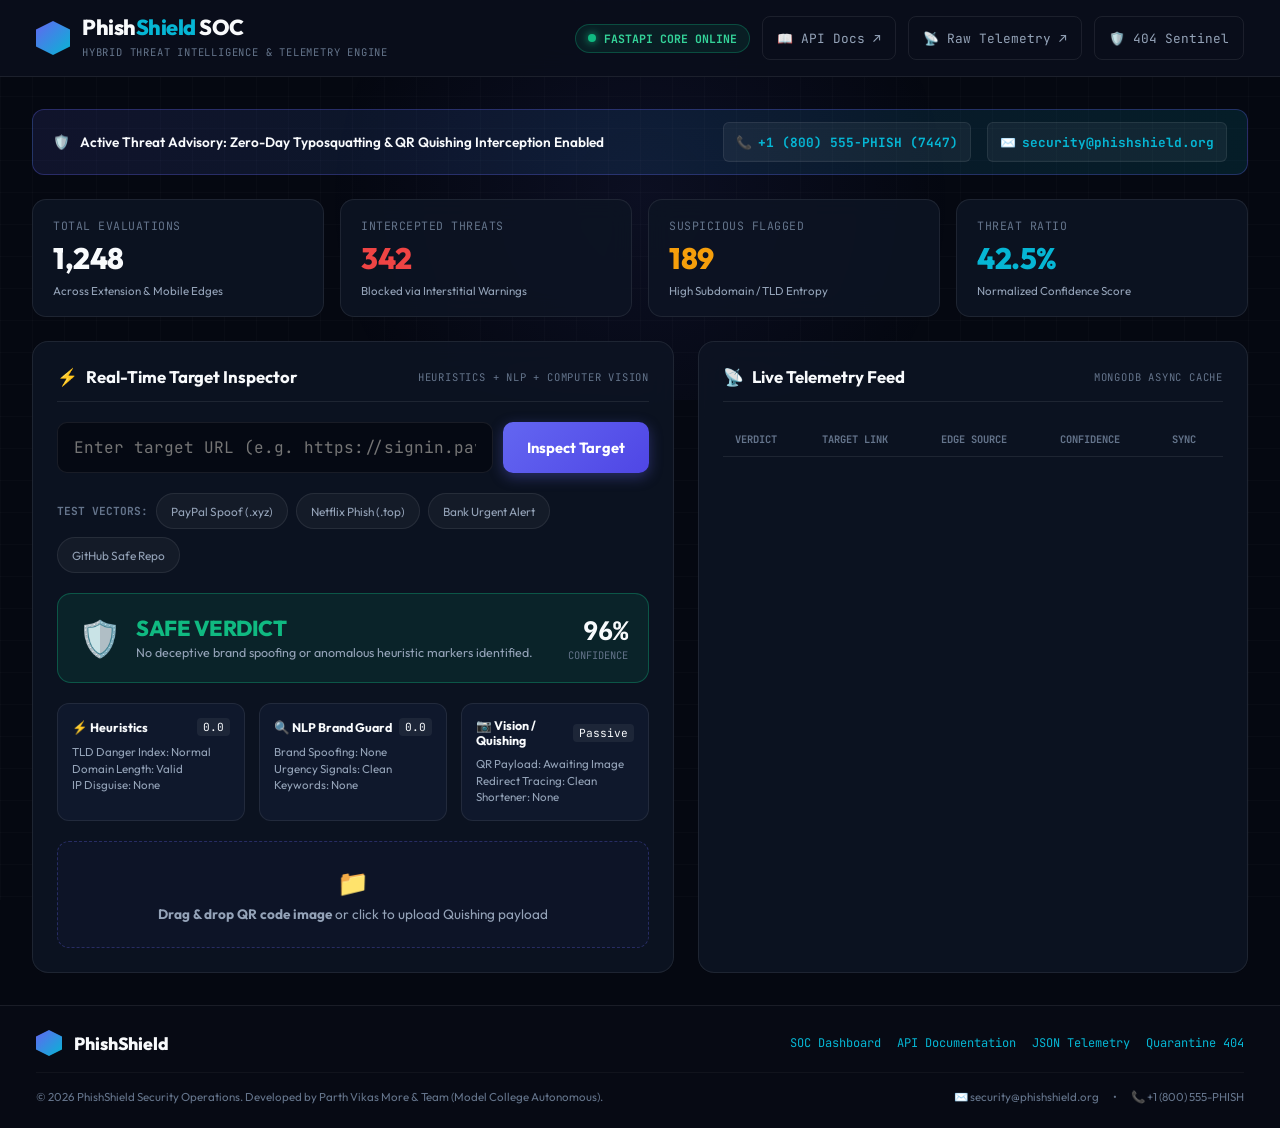
==== commit d2ad0781: "feat: enhance tactical mobile UI with animated radar hero, terminal diagnostics, glowing score card," ====
--- a/backend/app/static/dashboard.html
+++ b/backend/app/static/dashboard.html
@@ -1093,7 +1093,7 @@
         </div>
 
         <div class="footer-bottom">
-            <span>© 2026 PhishShield Security Operations. Developed by Hardik Kotawdekar & Team (Model College Autonomous).</span>
+            <span>© 2026 PhishShield Security Operations. Developed by Parth Vikas More & Team (Model College Autonomous).</span>
             <div style="display: flex; gap: 14px; flex-wrap: wrap;">
                 <!-- 6. Clickable Email -->
                 <a href="mailto:security@phishshield.org" style="color: var(--text-muted); text-decoration: none;">✉️ security@phishshield.org</a>
